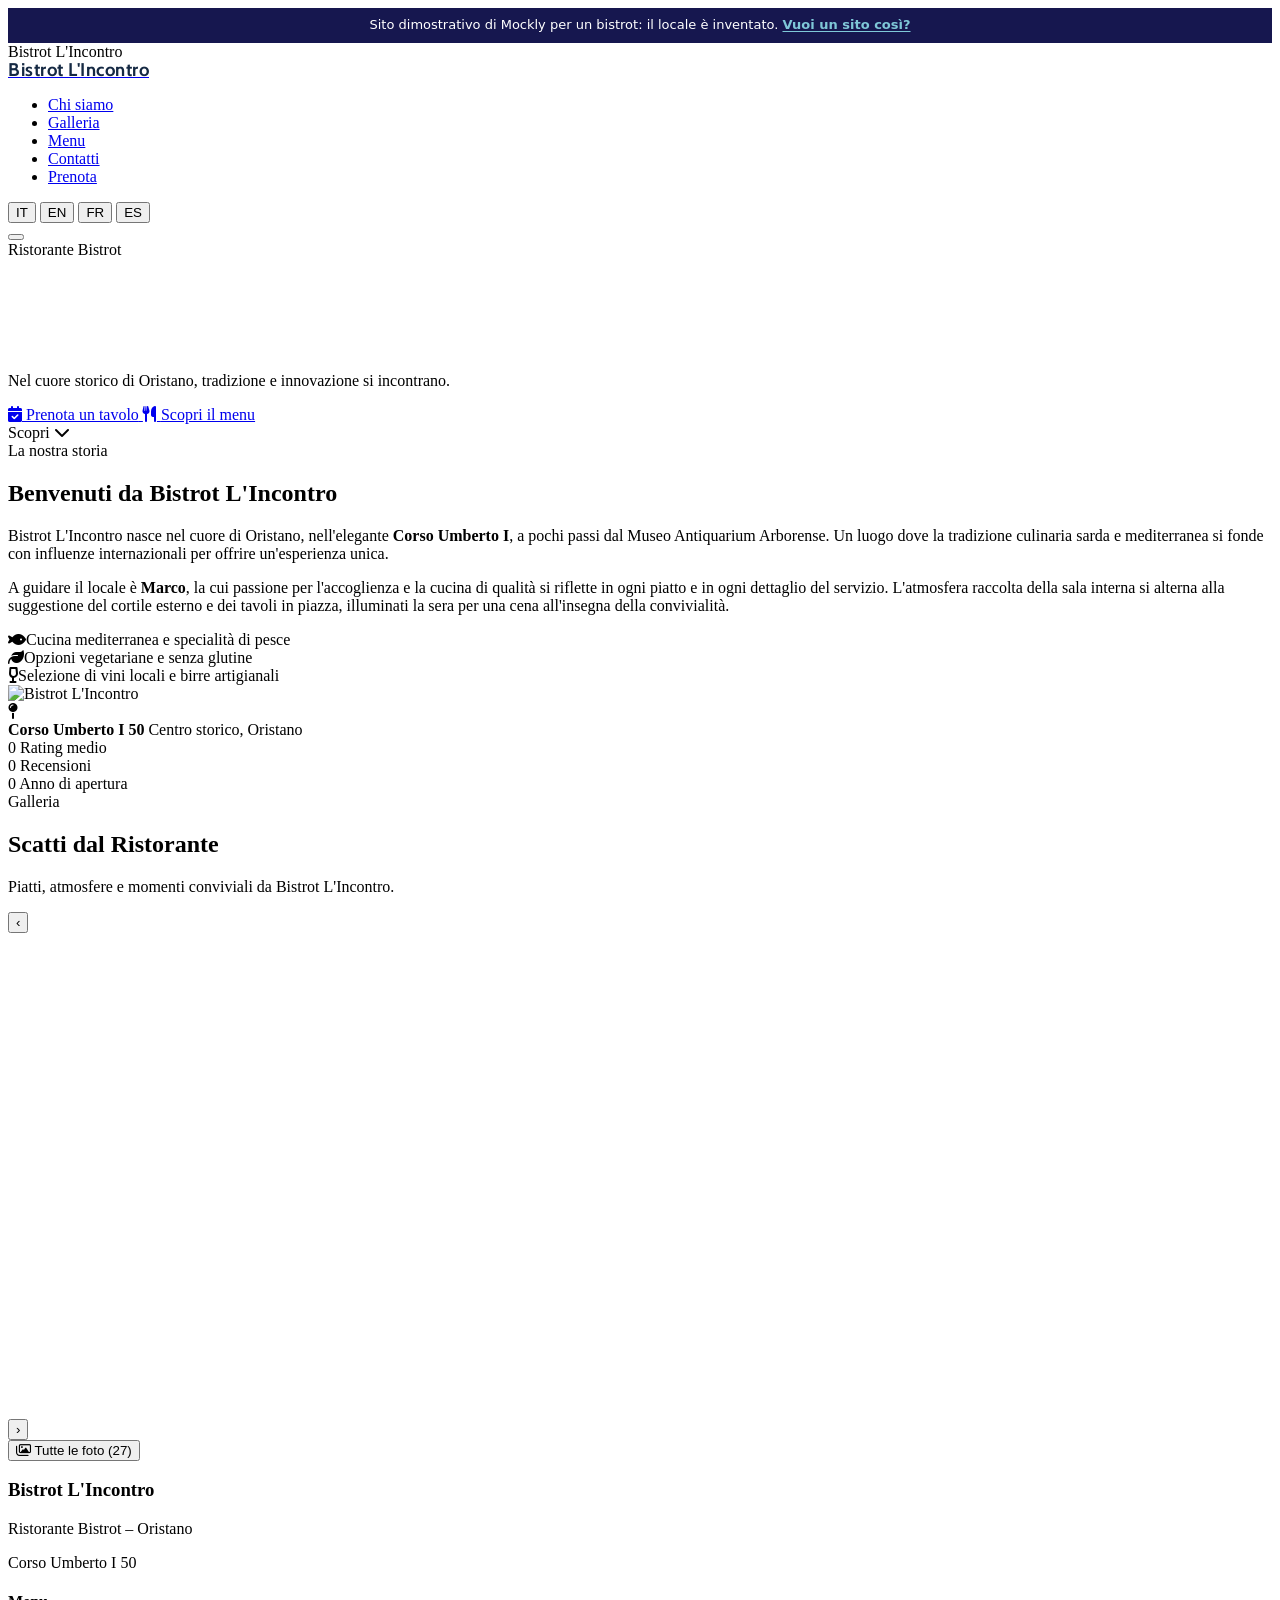
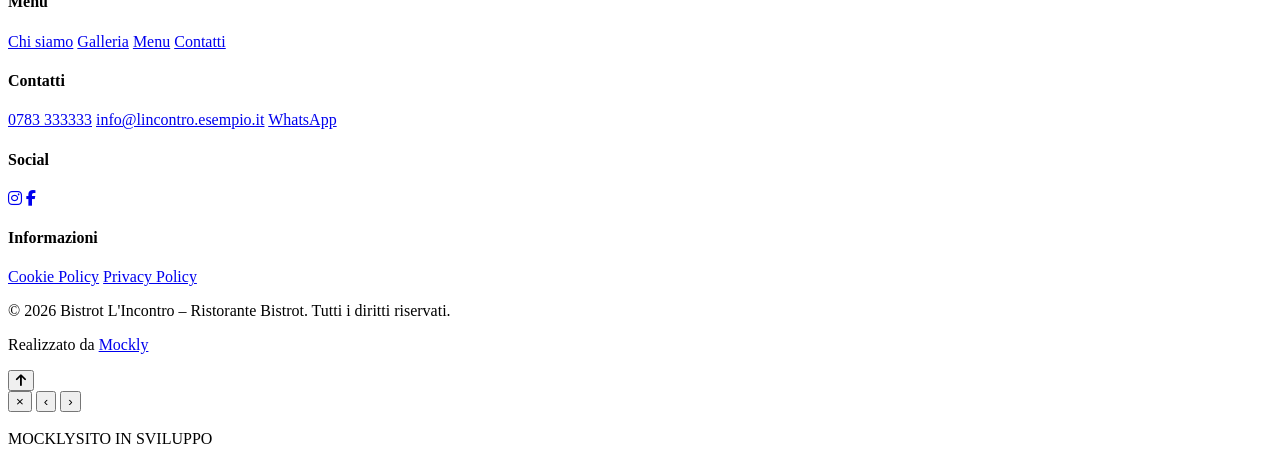
==== index.html @ 48cd5013 "Striscia 'Sito dimostrativo di Mockly' in cima a ogni pagina Co-Authored-By: Claude Opus 5.5 <norepl" ====
<!DOCTYPE html>
<html lang="it">
<head>
  <meta charset="UTF-8">
  <meta name="viewport" content="width=device-width, initial-scale=1.0">
  <meta name="description" content="Bistrot L'Incontro – Ristorante Bistrot nel cuore di Oristano. Cucina mediterranea, specialità di pesce e tradizione sarda in Corso Umberto I.">
  <meta name="theme-color" content="#ffffff">
  <title>Bistrot L'Incontro – Ristorante Bistrot | Oristano</title>
  <link rel="preconnect" href="https://fonts.googleapis.com">
  <link rel="preconnect" href="https://fonts.gstatic.com" crossorigin>
  <link href="https://fonts.googleapis.com/css2?family=Cabin:wght@400;500;600;700&family=Roboto:wght@300;400;500;700&family=Lato:wght@400;700&display=swap" rel="stylesheet">
  <link rel="stylesheet" href="https://cdnjs.cloudflare.com/ajax/libs/font-awesome/6.5.1/css/all.min.css">
  <link rel="stylesheet" href="css/style.css">
</head>
<body data-page="home">
<!-- Striscia Mockly: dice che questo è un sito dimostrativo -->
<div class="mockly-demo-bar" role="note"><p>Sito dimostrativo di Mockly per un bistrot: il locale è inventato. <a href="https://mockly.it/">Vuoi un sito così?</a></p></div>
<script>(function(){var b=document.currentScript.previousElementSibling,h=[];function pad(){var c=getComputedStyle(document.body),t=parseFloat(c.paddingTop)||0;b.style.margin="-"+t+"px -"+(parseFloat(c.paddingRight)||0)+"px "+t+"px -"+(parseFloat(c.paddingLeft)||0)+"px";}function find(){pad();h=[].filter.call(document.body.querySelectorAll("*"),function(e){if(e===b||b.contains(e))return false;if(e.hasAttribute("data-mockly-bar"))return true;var s=getComputedStyle(e);if(s.position!=="fixed"||s.top!=="0px")return false;var r=e.getBoundingClientRect();if(r.height>20&&r.height<innerHeight*.5&&r.width>innerWidth*.5){e.setAttribute("data-mockly-bar","");return true;}return false;});move();}function move(){var t=Math.max(0,b.offsetHeight-scrollY)+"px";h.forEach(function(e){e.style.top=t;});}addEventListener("load",find);addEventListener("resize",find);addEventListener("scroll",move,{passive:true});if(document.readyState!=="loading")find();else document.addEventListener("DOMContentLoaded",find);})();</script>
<style>.mockly-demo-bar{position:relative;z-index:1;margin:0;padding:8px 16px;background:#16174F;color:#fff;font:500 13px/1.45 system-ui,-apple-system,"Segoe UI",Roboto,sans-serif;text-align:center;letter-spacing:0}.mockly-demo-bar p{margin:0;color:inherit;font:inherit}.mockly-demo-bar a{color:#7FC8D8;font-weight:600;text-decoration:underline;text-underline-offset:2px}.mockly-demo-bar a:focus-visible{outline:2px solid #7FC8D8;outline-offset:2px}</style>

  <div class="page-bg" aria-hidden="true"></div>

  <div class="preloader" id="preloader">
    <div class="preloader-content">
      <div class="preloader-ring"></div>
      <span class="preloader-text">Bistrot L'Incontro</span>
    </div>
  </div>

  <nav class="navbar" id="navbar" role="navigation">
    <div class="container nav-container">
      <a href="index.html" class="nav-logo" aria-label="Bistrot L'Incontro – Home">
        <span class="nav-logo-img" style="font-family:'Cabin',sans-serif;font-weight:700;font-size:1.15rem;color:#152943;letter-spacing:.5px;line-height:1;white-space:nowrap">Bistrot L'Incontro</span>
      </a>

      <ul class="nav-menu" id="navMenu" role="menubar">
        <li role="none"><a href="#about" role="menuitem" data-i18n="nav.about">Chi siamo</a></li>
        <li role="none"><a href="#gallery" role="menuitem" data-i18n="nav.gallery">Galleria</a></li>
        <li role="none"><a href="menu.html" role="menuitem" data-i18n="nav.menu">Menu</a></li>
        <li role="none"><a href="contatti.html" role="menuitem" data-i18n="nav.contact">Contatti</a></li>
        <li role="none"><a href="contatti.html#reservation" class="nav-cta" role="menuitem" data-i18n="nav.reserve">Prenota</a></li>
      </ul>

      <div class="lang-switcher" id="langSwitcher">
        <button class="lang-btn active" data-lang="it" aria-label="Italiano">IT</button>
        <button class="lang-btn" data-lang="en" aria-label="English">EN</button>
        <button class="lang-btn" data-lang="fr" aria-label="Français">FR</button>
        <button class="lang-btn" data-lang="es" aria-label="Español">ES</button>
      </div>

      <button class="nav-toggle" id="navToggle" aria-label="Menu" aria-expanded="false">
        <span></span><span></span><span></span>
      </button>
    </div>
  </nav>

  <header class="hero" id="hero">
    <div class="hero-particles" id="heroParticles"></div>
    <div class="hero-overlay"></div>
    <div class="container hero-content">
      <div class="hero-badge-wrapper">
        <span class="hero-badge" data-i18n="hero.badge">Ristorante Bistrot</span>
      </div>
      <h1 class="hero-logo-wrapper">
        <span class="hero-logo" style="font-family:'Cabin',sans-serif;font-weight:700;font-size:clamp(2.4rem,6vw,4rem);color:#fff;letter-spacing:.5px;line-height:1.1">Bistrot L'Incontro</span>
      </h1>
      <p class="hero-sub" data-i18n="hero.sub">Nel cuore storico di Oristano, tradizione e innovazione si incontrano.</p>
      <div class="hero-actions">
        <a href="contatti.html#reservation" class="btn btn-primary">
          <i class="fas fa-calendar-check" aria-hidden="true"></i> <span data-i18n="hero.btn1">Prenota un tavolo</span>
        </a>
        <a href="menu.html" class="btn btn-outline">
          <i class="fas fa-utensils" aria-hidden="true"></i> <span data-i18n="hero.btn2">Scopri il menu</span>
        </a>
      </div>
    </div>
    <div class="hero-scroll">
      <span data-i18n="hero.scroll">Scopri</span>
      <i class="fas fa-chevron-down" aria-hidden="true"></i>
    </div>
  </header>

  <main>

    <section class="section section-alt reveal" id="about">
      <div class="container">
        <div class="about-grid">
          <div class="about-text">
            <div class="section-header">
              <span class="section-tag" data-i18n="about.tag">La nostra storia</span>
              <h2 class="section-title" data-i18n="about.title">Benvenuti da <span class="text-accent">Bistrot L'Incontro</span></h2>
            </div>
            <div class="about-body">
              <p data-i18n="about.p1">Bistrot L'Incontro nasce nel cuore di Oristano, nell'elegante <strong>Corso Umberto I</strong>, a pochi passi dal Museo Antiquarium Arborense. Un luogo dove la tradizione culinaria sarda e mediterranea si fonde con influenze internazionali per offrire un'esperienza unica.</p>
              <p data-i18n="about.p2">A guidare il locale è <strong>Marco</strong>, la cui passione per l'accoglienza e la cucina di qualità si riflette in ogni piatto e in ogni dettaglio del servizio. L'atmosfera raccolta della sala interna si alterna alla suggestione del cortile esterno e dei tavoli in piazza, illuminati la sera per una cena all'insegna della convivialità.</p>
            </div>
            <div class="about-features">
              <div class="about-feature"><span class="about-feature-icon"><i class="fas fa-fish"></i></span><span data-i18n="about.f1">Cucina mediterranea e specialità di pesce</span></div>
              <div class="about-feature"><span class="about-feature-icon"><i class="fas fa-leaf"></i></span><span data-i18n="about.f2">Opzioni vegetariane e senza glutine</span></div>
              <div class="about-feature"><span class="about-feature-icon"><i class="fas fa-wine-glass-alt"></i></span><span data-i18n="about.f3">Selezione di vini locali e birre artigianali</span></div>
            </div>
          </div>
          <div class="about-visual">
            <div class="about-image-wrap">
              <div class="about-image-main">
                <img src="img/luogo.jpg" alt="Bistrot L'Incontro" loading="lazy">
              </div>
              <div class="about-image-accent"></div>
            </div>
            <div class="about-badge-card">
              <i class="fas fa-map-pin"></i>
              <div>
                <strong>Corso Umberto I 50</strong>
                <span data-i18n="about.badge">Centro storico, Oristano</span>
              </div>
            </div>
          </div>
        </div>
      </div>
    </section>

    <section class="section-stats reveal reveal-scale" id="stats">
      <div class="container">
        <div class="stats-grid">
          <div class="stat-item">
            <span class="stat-number" data-target="4.6">0</span>
            <span class="stat-label" data-i18n="stats.rating">Rating medio</span>
          </div>
          <div class="stat-item">
            <span class="stat-number" data-target="500">0</span>
            <span class="stat-label" data-i18n="stats.reviews">Recensioni</span>
          </div>
          <div class="stat-item">
            <span class="stat-number" data-target="2015">0</span>
            <span class="stat-label" data-i18n="stats.year">Anno di apertura</span>
          </div>
        </div>
      </div>
    </section>

    <section class="section section-alt reveal" id="gallery">
      <div class="container">
        <div class="section-header">
          <span class="section-tag" data-i18n="gallery.tag">Galleria</span>
          <h2 class="section-title" data-i18n="gallery.title">Scatti dal <span class="text-accent">Ristorante</span></h2>
          <p class="section-desc" data-i18n="gallery.desc">Piatti, atmosfere e momenti conviviali da Bistrot L'Incontro.</p>
        </div>
      </div>
      <div class="gallery-carousel">
        <button class="gallery-arrow gallery-arrow-prev" id="galleryPrev" aria-label="Precedenti">&#8249;</button>
        <div class="gallery-track-wrap">
          <div class="gallery-track" id="galleryTrack">
            <div class="gallery-slide"><img src="img/1.jpg" alt="" loading="lazy"></div>
            <div class="gallery-slide"><img src="img/2.jpg" alt="" loading="lazy"></div>
            <div class="gallery-slide"><img src="img/3.jpg" alt="" loading="lazy"></div>
            <div class="gallery-slide"><img src="img/4.jpg" alt="" loading="lazy"></div>
            <div class="gallery-slide"><img src="img/5.jpg" alt="" loading="lazy"></div>
            <div class="gallery-slide"><img src="img/6.jpg" alt="" loading="lazy"></div>
            <div class="gallery-slide"><img src="img/7.jpg" alt="" loading="lazy"></div>
            <div class="gallery-slide"><img src="img/8.jpg" alt="" loading="lazy"></div>
            <div class="gallery-slide"><img src="img/9.jpg" alt="" loading="lazy"></div>
            <div class="gallery-slide"><img src="img/10.jpg" alt="" loading="lazy"></div>
            <div class="gallery-slide"><img src="img/11.jpg" alt="" loading="lazy"></div>
            <div class="gallery-slide"><img src="img/12.jpg" alt="" loading="lazy"></div>
            <div class="gallery-slide"><img src="img/13.jpg" alt="" loading="lazy"></div>
            <div class="gallery-slide"><img src="img/14.jpg" alt="" loading="lazy"></div>
            <div class="gallery-slide"><img src="img/15.jpg" alt="" loading="lazy"></div>
            <div class="gallery-slide"><img src="img/16.jpg" alt="" loading="lazy"></div>
            <div class="gallery-slide"><img src="img/17.jpg" alt="" loading="lazy"></div>
            <div class="gallery-slide"><img src="img/18.jpg" alt="" loading="lazy"></div>
            <div class="gallery-slide"><img src="img/19.jpg" alt="" loading="lazy"></div>
            <div class="gallery-slide"><img src="img/20.jpg" alt="" loading="lazy"></div>
            <div class="gallery-slide"><img src="img/21.jpg" alt="" loading="lazy"></div>
            <div class="gallery-slide"><img src="img/22.jpg" alt="" loading="lazy"></div>
            <div class="gallery-slide"><img src="img/23.jpg" alt="" loading="lazy"></div>
            <div class="gallery-slide"><img src="img/24.jpg" alt="" loading="lazy"></div>
            <div class="gallery-slide"><img src="img/25.jpg" alt="" loading="lazy"></div>
            <div class="gallery-slide"><img src="img/26.jpg" alt="" loading="lazy"></div>
            <div class="gallery-slide"><img src="img/27.jpg" alt="" loading="lazy"></div>
          </div>
        </div>
        <button class="gallery-arrow gallery-arrow-next" id="galleryNext" aria-label="Successive">&#8250;</button>
      </div>
      <div class="gallery-dots" id="galleryDots"></div>
      <div class="gallery-all-link">
        <button id="galleryAllBtn" class="btn btn-outline"><i class="far fa-images"></i> Tutte le foto (27)</button>
      </div>
    </section>
  </main>

  <footer class="footer" role="contentinfo">
    <div class="container">
      <div class="footer-grid">
        <div class="footer-brand">
          <h3>Bistrot L'Incontro</h3>
          <p data-i18n="footer.brand_subtitle">Ristorante Bistrot – Oristano</p>
          <p class="footer-location">Corso Umberto I 50</p>
        </div>
        <div class="footer-col">
          <h4 data-i18n="footer.col1_title">Menu</h4>
          <nav>
            <a href="#about" data-i18n="nav.about">Chi siamo</a>
            <a href="#gallery" data-i18n="nav.gallery">Galleria</a>
            <a href="menu.html" data-i18n="nav.menu">Menu</a>
            <a href="contatti.html" data-i18n="nav.contact">Contatti</a>
          </nav>
        </div>
        <div class="footer-col">
          <h4 data-i18n="footer.col2_title">Contatti</h4>
          <a href="tel:+390783333333">0783 333333</a>
          <a href="mailto:info@lincontro.esempio.it">info@lincontro.esempio.it</a>
          <a href="https://wa.me/390783333333" target="_blank" rel="noopener" data-i18n="footer.whatsapp">WhatsApp</a>
        </div>
        <div class="footer-col">
          <h4 data-i18n="footer.col3_title">Social</h4>
          <div class="footer-social">
            <a href="#" target="_blank" rel="noopener" aria-label="Instagram"><i class="fab fa-instagram"></i></a>
            <a href="#" target="_blank" rel="noopener" aria-label="Facebook"><i class="fab fa-facebook-f"></i></a>
          </div>
        </div>
        <div class="footer-col">
          <h4 data-i18n="footer.info_title">Informazioni</h4>
          <a href="cookie.html" rel="nofollow" data-i18n="footer.cookie">Cookie Policy</a>
          <a href="privacy.html" rel="nofollow" data-i18n="footer.privacy">Privacy Policy</a>
        </div>
      </div>
    </div>
    <div class="footer-bottom">
      <div class="container">
        <p data-i18n="footer.copyright">&copy; 2026 Bistrot L'Incontro – Ristorante Bistrot. Tutti i diritti riservati.</p>
        <p class="footer-credit" data-i18n="footer.credit">Realizzato da <a href="https://mockly.it" target="_blank" rel="noopener">Mockly</a></p>
      </div>
    </div>
  </footer>

  <button class="back-to-top" id="backToTop" aria-label="Torna su">
    <i class="fas fa-arrow-up" aria-hidden="true"></i>
  </button>

  <div class="lightbox" id="lightbox" role="dialog" aria-label="Gallery lightbox" aria-hidden="true">
    <button class="lightbox-close" id="lightboxClose" aria-label="Close">&times;</button>
    <button class="lightbox-nav lightbox-prev" id="lightboxPrev" aria-label="Previous">&#8249;</button>
    <button class="lightbox-nav lightbox-next" id="lightboxNext" aria-label="Next">&#8250;</button>
    <div class="lightbox-content">
      <img src="" alt="" id="lightboxImg">
    </div>
    <div class="lightbox-counter" id="lightboxCounter"></div>
  </div>

  <script src="js/script.js" defer></script>
<div class="mockly-watermark"><div class="mockly-watermark-inner">MOCKLY<span class="mockly-watermark-sub">SITO IN SVILUPPO</span></div></div>
</body>
</html>
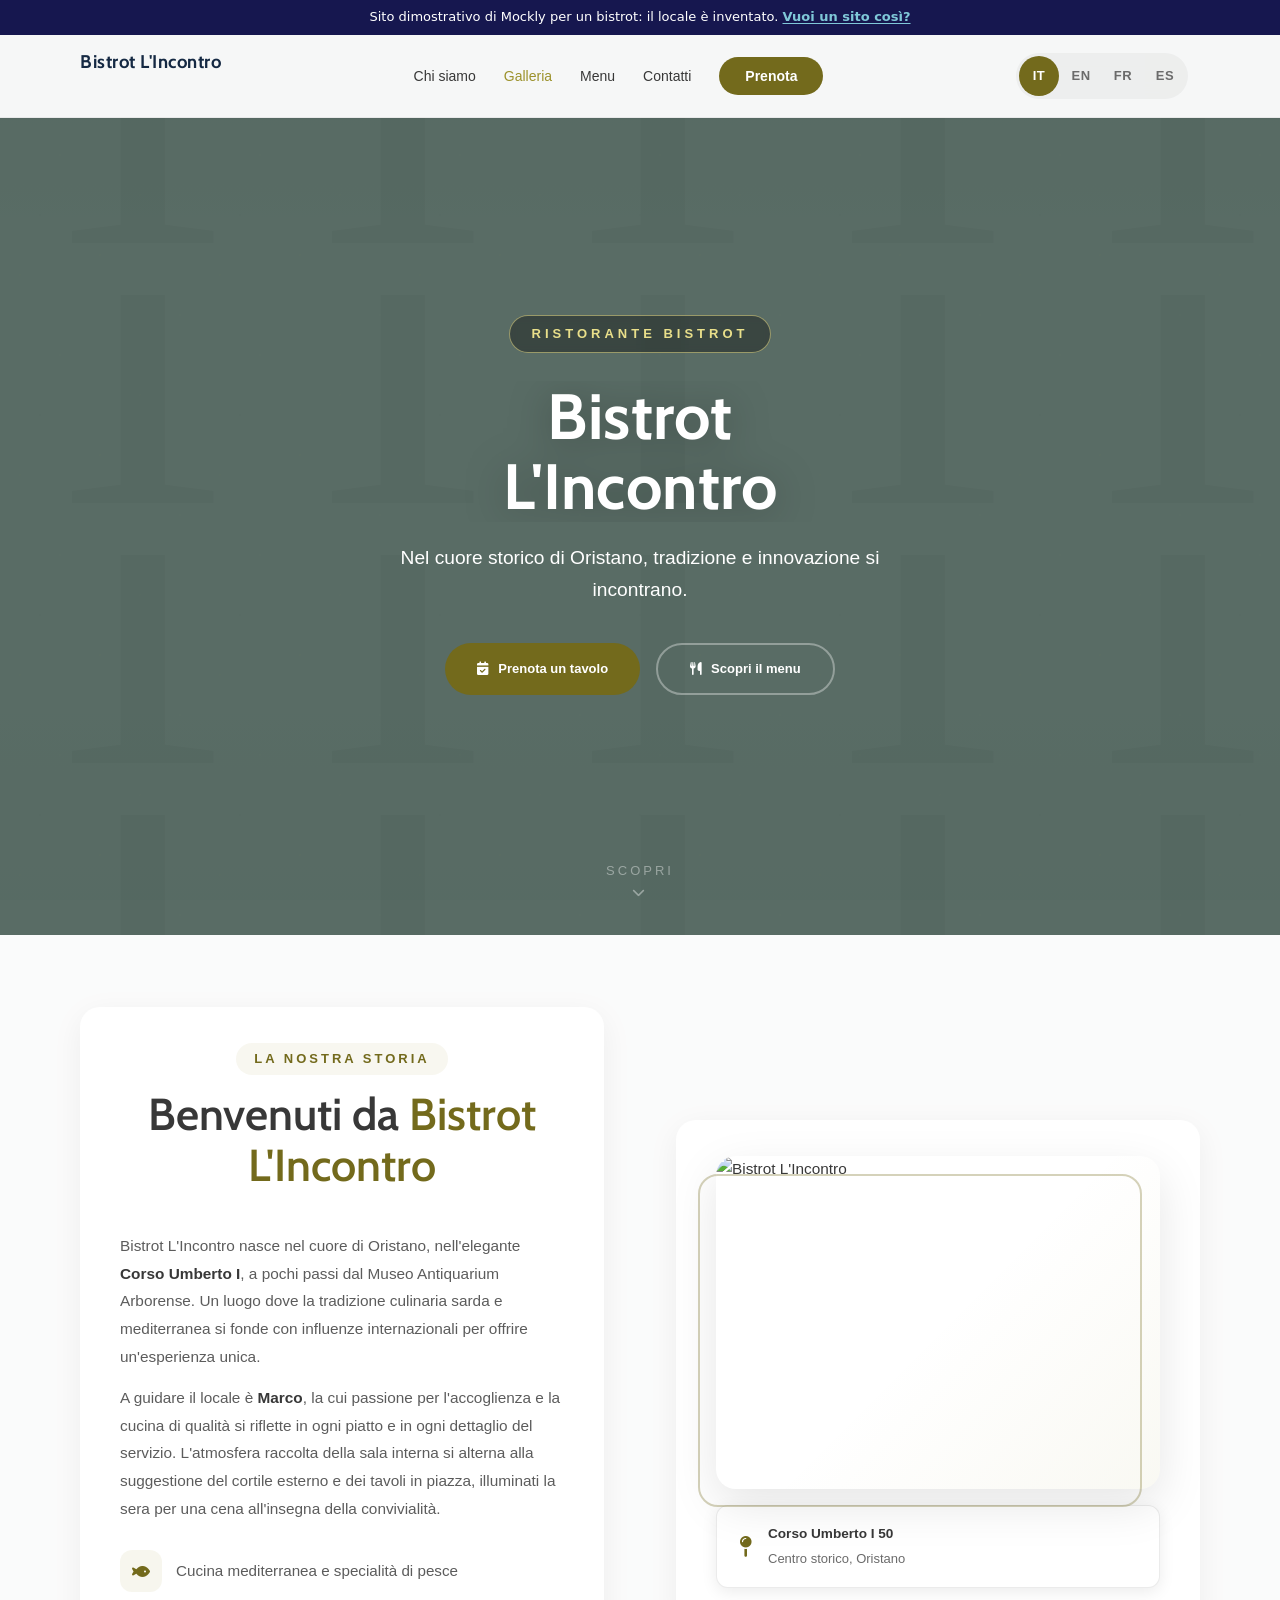
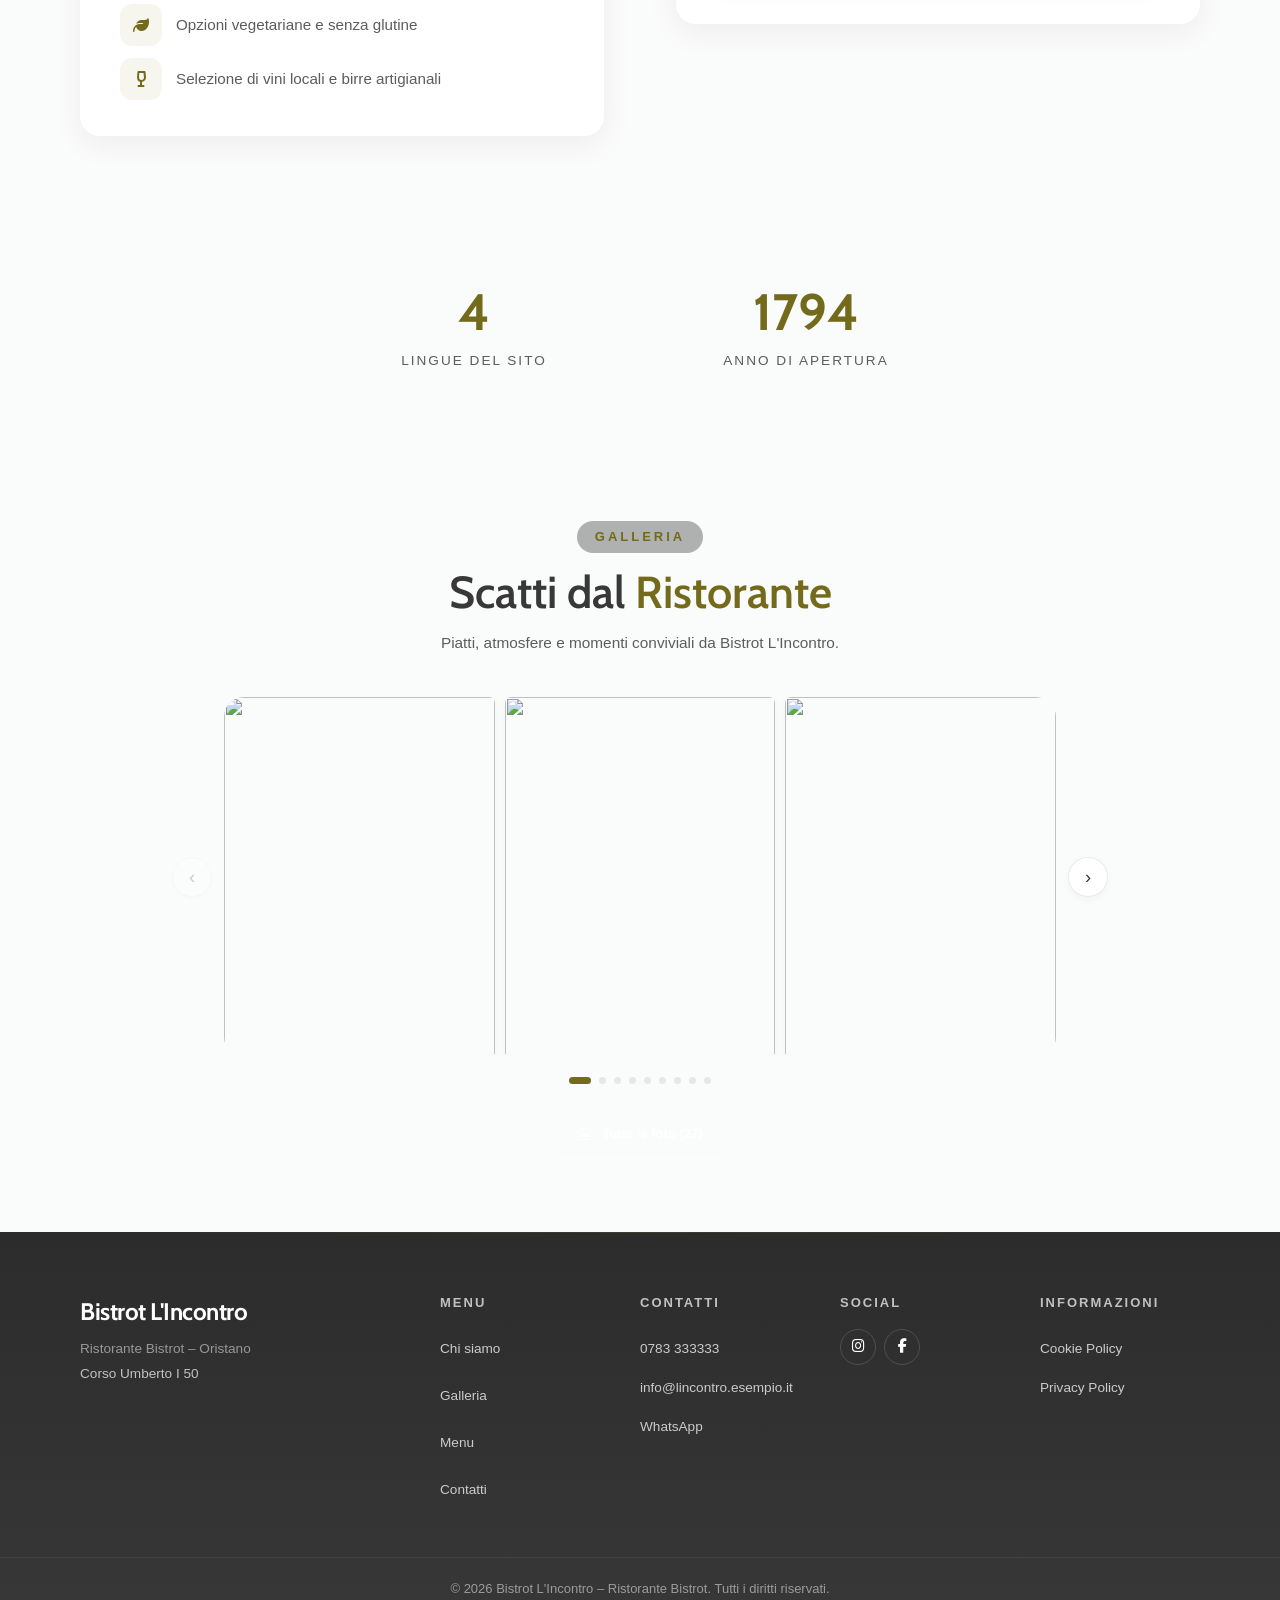
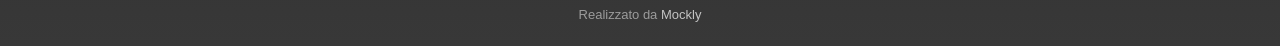
==== commit 826c9848: "Revisione: leggibilità, telefono, niente recensioni o voti inventati Co-Authored-By: Claude Opus 5.5" ====
--- a/index.html
+++ b/index.html
@@ -11,6 +11,8 @@
   <link href="https://fonts.googleapis.com/css2?family=Cabin:wght@400;500;600;700&family=Roboto:wght@300;400;500;700&family=Lato:wght@400;700&display=swap" rel="stylesheet">
   <link rel="stylesheet" href="https://cdnjs.cloudflare.com/ajax/libs/font-awesome/6.5.1/css/all.min.css">
   <link rel="stylesheet" href="css/style.css">
+  <link rel="icon" href="logo.png">
+  <link rel="stylesheet" href="css/ritocchi.css">
 </head>
 <body data-page="home">
 <!-- Striscia Mockly: dice che questo è un sito dimostrativo -->
@@ -123,12 +125,8 @@
       <div class="container">
         <div class="stats-grid">
           <div class="stat-item">
-            <span class="stat-number" data-target="4.6">0</span>
-            <span class="stat-label" data-i18n="stats.rating">Rating medio</span>
-          </div>
-          <div class="stat-item">
-            <span class="stat-number" data-target="500">0</span>
-            <span class="stat-label" data-i18n="stats.reviews">Recensioni</span>
+            <span class="stat-number" data-target="4">0</span>
+            <span class="stat-label" data-i18n="stats.rating">Lingue del sito</span>
           </div>
           <div class="stat-item">
             <span class="stat-number" data-target="2015">0</span>
@@ -248,6 +246,5 @@
   </div>
 
   <script src="js/script.js" defer></script>
-<div class="mockly-watermark"><div class="mockly-watermark-inner">MOCKLY<span class="mockly-watermark-sub">SITO IN SVILUPPO</span></div></div>
 </body>
 </html>
--- a/css/style.css
+++ b/css/style.css
@@ -0,0 +1,1669 @@
+/* =============================================
+   BISTROT L'INCONTRO — Ristorante Bistrot | Style Sheet
+   ============================================= */
+
+/* ----- ANIMATIONS ----- */
+@keyframes noise{
+  0%,100%{transform:translate(0,0)}
+  10%{transform:translate(-5%,-5%)}
+  20%{transform:translate(-10%,5%)}
+  30%{transform:translate(5%,-10%)}
+  40%{transform:translate(-5%,15%)}
+  50%{transform:translate(-10%,10%)}
+  60%{transform:translate(15%,0)}
+  70%{transform:translate(0,10%)}
+  80%{transform:translate(-15%,0)}
+  90%{transform:translate(10%,5%)}
+}
+@keyframes shimmer{
+  0%{background-position:-200% center}
+  100%{background-position:200% center}
+}
+/* ----- RESET ----- */
+*,*::before,*::after{margin:0;padding:0;box-sizing:border-box}
+
+/* ----- CUSTOM PROPERTIES ----- */
+:root{
+  /* Colors — Bistrot L'Incontro palette */
+  --clr-accent:#9c922c;
+  --clr-accent-light:#b8ad3e;
+  --clr-accent-dark:#7e7420;
+  --clr-dark:#152943;
+  --clr-dark-alt:#1e3a5a;
+  --clr-light:#fafafa;
+  --clr-white:#fff;
+  --clr-cream:#f5f0eb;
+  --clr-text:#383838;
+  --clr-text-light:#5c5c5c;
+  --clr-text-muted:#929292;
+  --clr-border:rgba(0,0,0,0.08);
+  --clr-border-light:rgba(0,0,0,0.04);
+  --clr-overlay:rgba(0,0,0,0.45);
+
+  /* Typography */
+  --ff-heading:'Cabin','Roboto',sans-serif;
+  --ff-body:'Roboto',-apple-system,BlinkMacSystemFont,'Segoe UI',sans-serif;
+  --ff-menu:'Cabin',sans-serif;
+  --fs-hero:clamp(3rem,8vw,6.5rem);
+  --fs-title:clamp(1.8rem,4vw,2.8rem);
+  --fs-h3:clamp(1.1rem,2vw,1.4rem);
+  --fs-body:clamp(0.925rem,1.2vw,1.05rem);
+  --fs-small:0.85rem;
+  --fs-tiny:0.75rem;
+  --fw-light:300;
+  --fw-regular:400;
+  --fw-medium:500;
+  --fw-semibold:600;
+  --fw-bold:700;
+
+  /* Spacing */
+  --section-py:clamp(48px,8vh,80px);
+  --container-px:clamp(16px,4vw,40px);
+
+  /* Shapes */
+  --radius-sm:6px;
+  --radius-md:12px;
+  --radius-lg:20px;
+  --radius-xl:28px;
+  --radius-full:9999px;
+
+  /* Shadows */
+  --shadow-sm:0 1px 3px rgba(0,0,0,0.06);
+  --shadow:0 4px 16px rgba(0,0,0,0.07);
+  --shadow-lg:0 12px 40px rgba(0,0,0,0.1);
+  --shadow-xl:0 24px 56px rgba(0,0,0,0.14);
+
+  /* Transitions */
+  --tr-fast:0.2s ease;
+  --tr:0.35s ease;
+  --tr-slow:0.6s cubic-bezier(0.16,1,0.3,1);
+
+  /* Z */
+  --z-nav:1000;
+  --z-overlay:5;
+  --z-modal:2000;
+  --z-tooltip:300;
+
+  /* Category divider colors */
+  --cat-antipasti-mare:#db4424;
+  --cat-antipasti-terra:#eca424;
+  --cat-primi:#7c6c74;
+  --cat-secondi-carne:#635939;
+  --cat-secondi-pesce:#204638;
+  --cat-contorni:#eca424;
+  --cat-dessert:#7c6c74;
+  --cat-baby:#db4424;
+}
+
+/* ----- BASE ----- */
+html{scroll-behavior:smooth;scroll-padding-top:90px}
+body{
+  font-family:var(--ff-body);
+  font-size:var(--fs-body);
+  font-weight:var(--fw-regular);
+  color:var(--clr-text);
+  background:var(--clr-white);
+  line-height:1.7;
+  -webkit-font-smoothing:antialiased;
+  -moz-osx-font-smoothing:grayscale;
+  overflow-x:hidden
+}
+
+::selection{background:var(--clr-accent);color:var(--clr-white)}
+img{max-width:100%;display:block;height:auto}
+a{text-decoration:none;color:inherit}
+ul{list-style:none}
+button{cursor:pointer;font:inherit;border:none;background:none}
+input,textarea,select{font:inherit}
+blockquote{margin:0}
+.container{max-width:1200px;margin:0 auto;padding-inline:var(--container-px)}
+
+/* ----- FULL-PAGE FIXED BACKGROUND ----- */
+.page-bg{
+  position:fixed;inset:0;z-index:-1;
+  background:#fff
+}
+.page-bg::after{
+  content:'';position:absolute;inset:0;
+  background:linear-gradient(180deg,rgba(34,72,57,0.05) 0%,transparent 30%,transparent 70%,rgba(34,72,57,0.03) 100%);
+  pointer-events:none
+}
+
+main{position:relative}
+
+/* ----- AMBIENT FLOATING ELEMENTS ----- */
+/* ----- MOCKLY WATERMARK ----- */
+
+/* ----- READING PROGRESS ----- */
+.progress-bar{
+  position:fixed;top:0;left:0;right:0;height:3px;
+  z-index:1001;
+  background:linear-gradient(to right,var(--clr-accent),var(--clr-accent-light));
+  transform:scaleX(0);
+  transform-origin:left;
+  transition:transform 0.1s linear;
+  will-change:transform
+}
+
+/* ----- PRELOADER ----- */
+.preloader{
+  position:fixed;inset:0;
+  display:flex;align-items:center;justify-content:center;
+  background:var(--clr-white);
+  z-index:9999;
+  transition:opacity 0.5s ease,visibility 0.5s ease;
+  pointer-events:all
+}
+.preloader.hidden{opacity:0;visibility:hidden;pointer-events:none}
+.preloader-content{text-align:center}
+.preloader-ring{
+  width:56px;height:56px;margin:0 auto 20px;
+  border:3px solid rgba(0,0,0,0.06);
+  border-top-color:var(--clr-accent);
+  border-right-color:var(--clr-accent);
+  border-radius:50%;
+  animation:spin 0.8s cubic-bezier(0.16,1,0.3,1) infinite
+}
+@keyframes spin{to{transform:rotate(360deg)}}
+.preloader-text{
+  font-family:var(--ff-heading);
+  font-size:1.4rem;
+  color:var(--clr-text);
+  letter-spacing:8px;
+  text-transform:uppercase;
+  animation:preloaderPulse 1.5s ease-in-out infinite
+}
+@keyframes preloaderPulse{
+  0%,100%{opacity:1;letter-spacing:8px}
+  50%{opacity:0.5;letter-spacing:12px}
+}
+
+/* ----- NAVBAR ----- */
+.navbar{
+  position:fixed;top:0;left:0;width:100%;
+  z-index:var(--z-nav);
+  padding:18px 0;
+  transition:padding 0.4s ease,box-shadow 0.4s ease,background 0.4s ease;
+  background:rgba(255,255,255,0.95);
+  backdrop-filter:blur(16px);
+  -webkit-backdrop-filter:blur(16px);
+  border-bottom:1px solid rgba(0,0,0,0.06);
+  box-shadow:0 1px 2px rgba(0,0,0,0.03)
+}
+.navbar.scrolled{
+  padding:10px 0;
+  background:rgba(255,255,255,0.98);
+  box-shadow:0 2px 20px rgba(0,0,0,0.08)
+}
+.nav-container{display:flex;align-items:center;justify-content:space-between}
+
+.nav-logo{
+  position:relative;
+  z-index:1001;
+  display:flex;align-items:center
+}
+.nav-logo-img{
+  height:46px;
+  width:auto;
+  display:block
+}
+
+.nav-menu{display:flex;align-items:center;gap:28px}
+.nav-menu a{
+  font-size:0.875rem;
+  font-weight:var(--fw-medium);
+  color:var(--clr-text);
+  transition:color 0.3s ease;
+  position:relative;
+  padding:6px 0
+}
+.nav-menu a::after{
+  content:'';position:absolute;bottom:-2px;
+  left:50%;transform:translateX(-50%);
+  width:0;height:2px;
+  background:var(--clr-accent);
+  border-radius:2px;
+  transition:width 0.35s cubic-bezier(0.16,1,0.3,1)
+}
+.nav-menu a::before{
+  content:'';position:absolute;bottom:-2px;
+  left:50%;transform:translateX(-50%);
+  width:4px;height:4px;
+  background:var(--clr-accent);
+  border-radius:50%;
+  opacity:0;
+  transition:opacity 0.3s ease,transform 0.3s ease
+}
+.nav-menu a:hover,.nav-menu a.active-page{color:var(--clr-accent)}
+.nav-menu a:hover::after{width:100%}
+.nav-menu a:hover::before{
+  opacity:1;
+  transform:translateX(-50%) translateY(6px)
+}
+
+.nav-cta{
+  background:var(--clr-accent) !important;
+  color:var(--clr-white) !important;
+  padding:9px 26px !important;
+  border-radius:var(--radius-full);
+  font-weight:var(--fw-semibold) !important;
+  transition:var(--tr) !important
+}
+.nav-cta::after{display:none !important}
+.nav-cta:hover{
+  background:var(--clr-accent-light) !important;
+  transform:translateY(-2px) !important
+}
+
+/* Language switcher */
+.lang-switcher{
+  display:flex;align-items:center;gap:2px;
+  margin-right:12px;
+  background:rgba(0,0,0,0.04);
+  border-radius:var(--radius-full);
+  padding:3px;
+  z-index:1001
+}
+.lang-btn{
+  font-size:0.8125rem;font-weight:var(--fw-semibold);
+  letter-spacing:0.5px;
+  padding:5px 10px;border-radius:var(--radius-full);
+  color:var(--clr-text-muted);
+  background:transparent;
+  transition:var(--tr);cursor:pointer;
+  text-transform:uppercase
+}
+.lang-btn:hover{color:var(--clr-text)}
+.lang-btn.active{
+  background:var(--clr-accent);
+  color:var(--clr-white)
+}
+
+/* Hamburger */
+.nav-toggle{
+  display:none;
+  flex-direction:column;justify-content:center;gap:5px;
+  width:36px;height:36px;
+  background:none;border:none;cursor:pointer;
+  padding:4px;
+  position:relative;z-index:1001
+}
+.nav-toggle span{
+  display:block;
+  width:24px;height:2px;
+  background:var(--clr-text);
+  border-radius:2px;
+  transition:var(--tr);
+  transform-origin:center
+}
+.nav-toggle.active span:nth-child(1){transform:rotate(45deg) translate(5px,5px)}
+.nav-toggle.active span:nth-child(2){opacity:0;transform:translateX(-8px)}
+.nav-toggle.active span:nth-child(3){transform:rotate(-45deg) translate(5px,-5px)}
+
+/* ----- HERO ----- */
+.hero{
+  position:relative;
+  min-height:100vh;
+  min-height:100dvh;
+  display:flex;align-items:center;justify-content:center;
+  text-align:center;
+  color:#fff;
+  overflow:hidden
+}
+.hero::before{
+  content:'';position:absolute;inset:0;z-index:0;
+  background:url('../img/prova.png') center/cover no-repeat fixed
+}
+.hero::after{
+  content:'';position:absolute;inset:0;z-index:1;
+  background:rgba(34,72,57,0.55)
+}
+.hero-particles{
+  position:absolute;inset:0;z-index:2;opacity:0.2;
+  background-image:
+    radial-gradient(1px 1px at 10% 20%, rgba(156,146,44,0.3) 0%,transparent 100%),
+    radial-gradient(1px 1px at 30% 60%, rgba(156,146,44,0.2) 0%,transparent 100%),
+    radial-gradient(1.5px 1.5px at 50% 10%, rgba(156,146,44,0.2) 0%,transparent 100%),
+    radial-gradient(1px 1px at 70% 80%, rgba(156,146,44,0.15) 0%,transparent 100%),
+    radial-gradient(1px 1px at 90% 40%, rgba(156,146,44,0.2) 0%,transparent 100%),
+    radial-gradient(1.5px 1.5px at 20% 90%, rgba(0,0,0,0.05) 0%,transparent 100%),
+    radial-gradient(1px 1px at 80% 15%, rgba(0,0,0,0.03) 0%,transparent 100%);
+  background-size:200px 200px;
+  animation:particleDrift 20s linear infinite
+}
+@keyframes particleDrift{
+  0%{background-position:0 0}
+  100%{background-position:200px 200px}
+}
+.hero-overlay{
+  position:absolute;inset:0;
+  background:url("data:image/svg+xml,%3Csvg xmlns='http://www.w3.org/2000/svg' viewBox='0 0 100 100'%3E%3Ctext y='80' font-size='180' opacity='0.03' font-family='serif'%3ETM%3C/text%3E%3C/svg%3E") repeat;
+  background-size:260px;
+  z-index:3
+}
+
+.hero-content{
+  position:relative;z-index:4;
+  max-width:780px;
+  padding:100px 20px 60px
+}
+.hero-badge-wrapper{overflow:hidden;margin-bottom:28px}
+.hero-badge{
+  display:inline-block;
+  font-size:clamp(0.8125rem,1vw,0.8rem);
+  font-weight:var(--fw-semibold);
+  letter-spacing:4px;
+  text-transform:uppercase;
+  color:var(--clr-accent);
+  border:1px solid rgba(156,146,44,0.4);
+  background:rgba(0,0,0,0.25);
+  backdrop-filter:blur(4px);
+  padding:7px 22px;
+  border-radius:var(--radius-full);
+  animation:badgeReveal 0.8s 0.3s both ease
+}
+@keyframes badgeReveal{
+  from{opacity:0;transform:translateY(-20px)}
+  to{opacity:1;transform:translateY(0)}
+}
+.hero-logo-wrapper{
+  overflow:hidden;margin-bottom:20px;
+  display:flex;justify-content:center
+}
+.hero-logo{
+  max-width:min(420px,70vw);
+  height:auto;
+  animation:heroLine 1s 0.5s both cubic-bezier(0.16,1,0.3,1);
+  filter:drop-shadow(0 4px 20px rgba(0,0,0,0.3))
+}
+@keyframes heroLine{
+  from{opacity:0;transform:translateY(80px) skewY(3deg)}
+  to{opacity:1;transform:translateY(0) skewY(0)}
+}
+.hero-sub{
+  font-size:clamp(1rem,1.6vw,1.2rem);
+  color:#fff;
+  font-weight:var(--fw-light);
+  max-width:500px;
+  margin:0 auto 36px;
+  animation:fadeSlideUp 0.8s 0.9s both ease
+}
+@keyframes fadeSlideUp{
+  from{opacity:0;transform:translateY(30px)}
+  to{opacity:1;transform:translateY(0)}
+}
+.hero-actions{
+  display:flex;gap:16px;justify-content:center;flex-wrap:wrap;
+  animation:fadeSlideUp 0.8s 1.1s both ease
+}
+
+/* Hero scroll indicator */
+.hero-scroll{
+  position:absolute;bottom:36px;left:50%;transform:translateX(-50%);
+  z-index:3;
+  display:flex;flex-direction:column;align-items:center;gap:4px;
+  color:rgba(255,255,255,0.4);
+  font-size:0.8125rem;letter-spacing:3px;text-transform:uppercase;
+  animation:scrollBounce 2.4s ease-in-out infinite
+}
+@keyframes scrollBounce{
+  0%,100%{transform:translateX(-50%) translateY(0)}
+  50%{transform:translateX(-50%) translateY(10px)}
+}
+
+/* ----- BUTTONS ----- */
+.btn{
+  display:inline-flex;align-items:center;gap:10px;
+  font-family:var(--ff-body);
+  font-size:clamp(0.8125rem,1vw,0.925rem);
+  font-weight:var(--fw-semibold);
+  padding:13px 32px;
+  border-radius:var(--radius-full);
+  transition:transform 0.4s cubic-bezier(0.16,1,0.3,1),box-shadow 0.4s ease,background 0.3s ease,border-color 0.3s ease;
+  cursor:pointer;border:none;
+  position:relative;overflow:hidden
+}
+.btn::before{
+  content:'';position:absolute;inset:0;
+  background:linear-gradient(120deg,transparent 25%,rgba(255,255,255,0.18) 50%,transparent 75%);
+  background-size:200% 100%;
+  animation:shimmer 4s ease-in-out infinite;
+  pointer-events:none;opacity:0;
+  transition:opacity 0.4s ease
+}
+.btn:hover::before{opacity:1}
+.btn-primary{
+  background:var(--clr-accent);
+  color:var(--clr-white)
+}
+.btn-primary:hover{
+  background:var(--clr-accent-light);
+  transform:translateY(-2px);
+  box-shadow:0 12px 32px rgba(156,146,44,0.3)
+}
+.btn-primary:active{transform:translateY(0)}
+.btn-outline{
+  background:transparent;
+  color:#fff;
+  border:2px solid rgba(255,255,255,0.25);
+  isolation:isolate
+}
+.btn-outline::before{
+  background:linear-gradient(120deg,transparent 25%,rgba(156,146,44,0.07) 50%,transparent 75%);
+  background-size:200% 100%
+}
+.btn-outline:hover{
+  border-color:var(--clr-accent);
+  background:rgba(156,146,44,0.03);
+  transform:translateY(-2px);
+  box-shadow:0 8px 24px rgba(156,146,44,0.1)
+}
+.btn-outline:active{transform:translateY(0)}
+.hero-actions .btn-outline{
+  color:#fff;
+  border-color:rgba(255,255,255,0.35)
+}
+.hero-actions .btn-outline::before{
+  background:linear-gradient(120deg,transparent 25%,rgba(255,255,255,0.1) 50%,transparent 75%);
+  background-size:200% 100%
+}
+.hero-actions .btn-outline:hover{
+  border-color:#fff;
+  background:rgba(255,255,255,0.08)
+}
+
+.btn-submit{
+  width:100%;justify-content:center;
+  padding:15px 32px;font-size:0.95rem
+}
+
+/* ----- SECTION ----- */
+.section{padding-block:var(--section-py);position:relative}
+body:not([data-page="home"]) main > :first-child{padding-top:calc(80px + var(--section-py))}
+
+.section-alt{
+  background:rgba(34,72,57,0.02);
+  position:relative;
+  isolation:isolate
+}
+#about .about-text,
+#about .about-visual{
+  background:var(--clr-white);
+  padding:36px 40px;
+  border-radius:var(--radius-lg);
+  box-shadow:0 8px 32px rgba(0,0,0,0.06)
+}
+#about .about-visual .about-badge-card{
+  position:static;margin-top:16px;
+  box-shadow:0 4px 16px rgba(0,0,0,0.08);
+  border:1px solid var(--clr-border)
+}
+#about .about-visual .about-badge-card div strong{color:var(--clr-text)}
+#about .about-visual .about-badge-card div span{color:var(--clr-text-muted)}
+#about .about-text .section-title{color:var(--clr-text)}
+#about .about-text .section-desc,
+#about .about-text p,
+#about .about-text .about-feature{color:var(--clr-text-light)}
+#about .about-text .section-tag{background:rgba(156,146,44,0.07)}
+#about .about-text .about-feature-icon{background:rgba(156,146,44,0.08)}
+
+.section-header{
+  text-align:center;margin-bottom:40px;
+  position:relative
+}
+
+.section-title{
+  font-family:var(--ff-heading);
+  font-size:var(--fs-title);
+  font-weight:var(--fw-semibold);
+  margin-bottom:12px;
+  line-height:1.15
+}
+.section-desc{
+  font-size:var(--fs-body);
+  color:var(--clr-text-light);
+  max-width:560px;
+  margin:0 auto
+}
+main .section-title{color:var(--clr-text)}
+main .section-desc{color:var(--clr-text-light)}
+main p,main li,main .about-feature{color:var(--clr-text-light)}
+main h3,main h4,main .menu-category-header h3,main .menu-item-header h4{color:var(--clr-text)}
+main .menu-item-price{color:var(--clr-text)}
+main .menu-item-desc,main .menu-item-allergen,main .menu-allergens-toggle{color:var(--clr-text-light)}
+main .menu-allergens-toggle{border-color:var(--clr-border)}
+main .menu-tab{color:var(--clr-text-muted);border-color:var(--clr-border)}
+main .menu-tab:hover{color:var(--clr-text);border-color:var(--clr-accent)}
+main .menu-tab.active{background:var(--clr-accent);color:#fff;border-color:var(--clr-accent)}
+main .menu-item-header{border-bottom-color:var(--clr-border)}
+main .menu-subcat-header{border-bottom-color:rgba(156,146,44,0.4)}
+.text-accent{color:var(--clr-accent)}
+
+.section-tag{
+  display:inline-block;
+  font-size:0.8125rem;
+  font-weight:var(--fw-semibold);
+  letter-spacing:3px;
+  text-transform:uppercase;
+  color:var(--clr-accent);
+  background:rgba(0,0,0,0.3);
+  padding:5px 18px;
+  border-radius:var(--radius-full);
+  margin-bottom:14px
+}
+.section-tag.light{background:rgba(156,146,44,0.1)}
+
+/* ===== REVEAL ANIMATIONS ===== */
+.reveal{
+  opacity:0;
+  transform:translateY(60px);
+  transition:opacity 0.8s ease,transform 0.8s cubic-bezier(0.16,1,0.3,1)
+}
+.reveal.visible{
+  opacity:1;
+  transform:translateY(0)
+}
+
+.reveal-stagger{
+  opacity:0;
+  transform:translateY(30px);
+  transition:opacity 0.6s ease,transform 0.6s cubic-bezier(0.16,1,0.3,1)
+}
+.reveal-stagger.visible{
+  opacity:1;
+  transform:translateY(0)
+}
+
+.reveal-left{
+  opacity:0;
+  transform:translateX(-50px);
+  transition:opacity 0.8s ease,transform 0.8s cubic-bezier(0.16,1,0.3,1)
+}
+.reveal-left.visible{
+  opacity:1;
+  transform:translateX(0)
+}
+
+.reveal-right{
+  opacity:0;
+  transform:translateX(50px);
+  transition:opacity 0.8s ease,transform 0.8s cubic-bezier(0.16,1,0.3,1)
+}
+.reveal-right.visible{
+  opacity:1;
+  transform:translateX(0)
+}
+
+.reveal-scale{
+  opacity:0;
+  transform:scale(0.92);
+  transition:opacity 0.8s ease,transform 0.8s cubic-bezier(0.16,1,0.3,1)
+}
+.reveal-scale.visible{
+  opacity:1;
+  transform:scale(1)
+}
+
+/* ----- ABOUT ----- */
+.about-grid{
+  display:grid;
+  grid-template-columns:1fr 1fr;
+  gap:clamp(32px,6vw,72px);
+  align-items:center
+}
+.about-body p{
+  color:var(--clr-text-light);
+  margin-bottom:14px;
+  line-height:1.8
+}
+.about-body strong{color:var(--clr-text)}
+
+.about-features{margin-top:28px;display:flex;flex-direction:column;gap:12px}
+.about-feature{
+  display:flex;align-items:center;gap:14px;
+  font-size:0.95rem
+}
+.about-feature-icon{
+  width:42px;height:42px;
+  display:flex;align-items:center;justify-content:center;
+  background:rgba(156,146,44,0.08);
+  color:var(--clr-accent);
+  border-radius:var(--radius-md);
+  font-size:1rem;flex-shrink:0;
+  transition:var(--tr)
+}
+.about-feature:hover .about-feature-icon{
+  background:var(--clr-accent);
+  color:var(--clr-white)
+}
+
+.about-visual{position:relative}
+.about-image-wrap{position:relative;z-index:1}
+.about-image-main{
+  border-radius:var(--radius-lg);
+  overflow:hidden;
+  box-shadow:0 16px 48px rgba(0,0,0,0.1);
+  position:relative;
+  aspect-ratio:4/3
+}
+.about-image-main::after{
+  content:'';position:absolute;inset:0;
+  background:linear-gradient(135deg,transparent 50%,rgba(156,146,44,0.06));
+  pointer-events:none
+}
+.about-image-main img{
+  width:100%;height:100%;
+  object-fit:cover;display:block
+}
+.about-image-accent{
+  position:absolute;
+  top:18px;left:-18px;
+  width:100%;height:100%;
+  border:2px solid var(--clr-accent);
+  border-radius:var(--radius-lg);
+  z-index:-1;
+  opacity:0.3
+}
+.about-badge-card{
+  position:absolute;
+  bottom:-20px;right:-20px;
+  background:var(--clr-white);
+  color:var(--clr-text);
+  padding:16px 22px;
+  border-radius:var(--radius-md);
+  box-shadow:0 8px 24px rgba(0,0,0,0.08);
+  display:flex;align-items:center;gap:16px;
+  z-index:2
+}
+.about-badge-card i{
+  font-size:1.3rem;
+  color:var(--clr-accent)
+}
+.about-badge-card div strong{
+  display:block;
+  font-size:0.85rem;
+  color:var(--clr-text)
+}
+.about-badge-card div span{
+  font-size:0.8125rem;
+  color:var(--clr-text-muted)
+}
+
+/* ----- MENU ----- */
+.section-menu{}
+
+.menu-tabs{
+  display:flex;justify-content:center;gap:6px;
+  margin-bottom:44px;flex-wrap:wrap
+}
+.menu-tab{
+  font-family:var(--ff-body);
+  font-size:0.875rem;
+  font-weight:var(--fw-medium);
+  padding:8px 20px;
+  border:1px solid var(--clr-border);
+  border-radius:var(--radius-full);
+  background:transparent;
+  color:var(--clr-text-muted);
+  cursor:pointer;
+  transition:all 0.3s ease;
+  position:relative
+}
+.menu-tab:hover{
+  color:var(--clr-text);
+  border-color:var(--clr-accent);
+  background:rgba(156,146,44,0.04)
+}
+.menu-tab.active{
+  background:var(--clr-accent);
+  color:var(--clr-white);
+  border-color:var(--clr-accent);
+  font-weight:var(--fw-semibold)
+}
+
+.menu-category-header{
+  text-align:center;margin-bottom:28px;
+  position:relative
+}
+.menu-category-header h3{
+  font-family:var(--ff-heading);
+  font-size:1.5rem;font-weight:var(--fw-medium);
+  color:var(--clr-text);
+  letter-spacing:-1px;
+  text-transform:uppercase
+}
+.menu-category-divider{
+  display:block;
+  width:56%;height:6px;
+  margin:10px auto 0;
+  border-radius:3px
+}
+
+.menu-panel{display:none}
+.menu-panel.active{
+  display:block;
+  animation:panelIn 0.45s cubic-bezier(0.16,1,0.3,1)
+}
+@keyframes panelIn{
+  from{opacity:0;transform:translateY(16px) scale(0.98)}
+  to{opacity:1;transform:translateY(0) scale(1)}
+}
+
+/* Menu grid style — original look */
+.menu-items{
+  max-width:800px;
+  margin:0 auto
+}
+.menu-subcat-header{
+  font-family:var(--ff-menu);
+  font-size:0.95rem;
+  color:var(--clr-accent);
+  margin:16px 0 4px;
+  padding-bottom:4px;
+  border-bottom:1px solid rgba(156,146,44,0.25)
+}
+.menu-item{
+  padding:14px 0;
+  transition:padding-left 0.4s cubic-bezier(0.16,1,0.3,1),opacity 0.3s ease;
+  position:relative
+}
+.menu-item::before{
+  content:'';position:absolute;left:0;top:0;bottom:0;
+  width:2px;
+  background:var(--clr-accent);
+  border-radius:2px;
+  transform:scaleY(0);
+  transition:transform 0.4s cubic-bezier(0.16,1,0.3,1)
+}
+.menu-item:hover{
+  padding-left:16px
+}
+.menu-item:hover::before{transform:scaleY(1)}
+.menu-item-info{min-width:0}
+.menu-item-header{
+  display:flex;justify-content:space-between;align-items:baseline;gap:10px;
+  padding-bottom:6px;
+  margin-bottom:4px;
+  border-bottom:2px dotted var(--clr-text-muted)
+}
+.menu-item-header h4{
+  font-family:var(--ff-menu);
+  font-size:1.05rem;
+  font-weight:var(--fw-medium);
+  color:var(--clr-text);
+  line-height:1.3
+}
+.menu-item-price{
+  font-family:var(--ff-menu);
+  font-size:1.05rem;font-weight:var(--fw-medium);
+  color:var(--clr-text);
+  white-space:nowrap;
+  flex-shrink:0
+}
+.menu-item-desc{
+  font-family:var(--ff-body);
+  font-size:0.85rem;
+  color:var(--clr-text-muted);
+  line-height:1.5
+}
+.menu-item-allergen{
+  display:inline-block;
+  font-size:0.8125rem;
+  color:var(--clr-text-muted);
+  margin-top:2px;
+  letter-spacing:0.3px;
+  opacity:0.6
+}
+/* Allergens toggle */
+.menu-allergens{
+  text-align:center;
+  margin-top:32px
+}
+.menu-allergens-toggle{
+  display:inline-flex;align-items:center;gap:6px;
+  font-size:0.8125rem;
+  color:var(--clr-text-muted);
+  cursor:pointer;
+  transition:var(--tr);
+  padding:6px 16px;
+  border:1px solid var(--clr-border);
+  border-radius:var(--radius-full)
+}
+.menu-allergens-toggle:hover{
+  color:var(--clr-accent);
+  border-color:rgba(156,146,44,0.2)
+}
+.menu-allergens-content{
+  display:none;
+  max-width:600px;margin:16px auto 0;
+  text-align:left;
+  font-size:0.8125rem;line-height:1.7;
+  color:var(--clr-text-muted);
+  columns:2;column-gap:32px
+}
+.menu-allergens-content.open{display:block}
+
+/* Menu dinamico (alimentato dall'editor admin) */
+.menu-loading{
+  text-align:center;
+  padding:60px 0;
+  color:var(--clr-text-muted);
+  font-size:0.9rem;
+  letter-spacing:0.05em
+}
+.menu-loading::before{
+  content:'';
+  display:block;
+  width:28px;height:28px;
+  margin:0 auto 14px;
+  border:3px solid var(--clr-border);
+  border-top-color:var(--clr-accent);
+  border-radius:50%;
+  animation:menuSpin 0.8s linear infinite
+}
+@keyframes menuSpin{to{transform:rotate(360deg)}}
+.menu-error{
+  text-align:center;
+  padding:60px 20px;
+  color:var(--clr-text-muted);
+  font-size:0.95rem;
+  line-height:1.6
+}
+
+/* ----- STATS ----- */
+.section-stats{
+  background:rgba(34,72,57,0.02);
+  padding:60px 0;
+  position:relative
+}
+.stats-grid{
+  display:grid;
+  grid-template-columns:repeat(3,1fr);
+  gap:24px;
+  text-align:center
+}
+.stat-item{
+  padding:16px 8px;
+  position:relative;
+  transition:transform 0.4s cubic-bezier(0.16,1,0.3,1)
+}
+.stat-item::after{
+  content:'';position:absolute;bottom:0;left:25%;right:25%;
+  height:1px;
+  background:linear-gradient(to right,transparent,rgba(156,146,44,0.1),transparent);
+  opacity:0;
+  transition:opacity 0.4s ease
+}
+.stat-item:hover{transform:translateY(-4px)}
+.stat-item:hover::after{opacity:1}
+.stat-item:hover .stat-number{
+  transform:scale(1.05);
+  color:var(--clr-accent-light)
+}
+.stat-number{
+  display:block;
+  font-family:var(--ff-heading);
+  font-size:clamp(2rem,4vw,3.2rem);
+  font-weight:var(--fw-bold);
+  color:var(--clr-accent);
+  line-height:1.1;
+  margin-bottom:6px;
+  transition:transform 0.4s cubic-bezier(0.16,1,0.3,1),color 0.3s ease
+}
+.stat-label{
+  font-size:0.85rem;
+  color:var(--clr-text-light);
+  text-transform:uppercase;
+  letter-spacing:2px
+}
+
+/* ----- GALLERY CAROUSEL ----- */
+.gallery-carousel{
+  display:flex;align-items:center;gap:12px;
+  max-width:960px;margin:0 auto;
+  padding:0 12px
+}
+.gallery-track-wrap{
+  overflow:hidden;
+  flex:1;
+  border-radius:var(--radius-lg)
+}
+.gallery-track{
+  display:flex;gap:10px;
+  will-change:transform;
+  transition:transform 0.5s cubic-bezier(0.16,1,0.3,1)
+}
+.gallery-slide{
+  flex:0 0 auto;
+  width:calc(33.333% - 6.667px);
+  border-radius:var(--radius-sm);
+  overflow:hidden;
+  cursor:pointer;
+  aspect-ratio:3/4;
+  line-height:0;
+  position:relative;
+  box-shadow:0 2px 8px rgba(0,0,0,0.04);
+  transition:box-shadow 0.4s ease,transform 0.4s cubic-bezier(0.16,1,0.3,1)
+}
+.gallery-slide::after{
+  content:'';position:absolute;inset:0;
+  background:linear-gradient(to top, rgba(0,0,0,0.3) 0%, transparent 40%);
+  opacity:0;
+  transition:opacity 0.4s ease;
+  z-index:1
+}
+.gallery-slide img{
+  width:100%;height:100%;
+  object-fit:cover;display:block;
+  transition:transform 0.6s cubic-bezier(0.16,1,0.3,1)
+}
+.gallery-slide:hover{
+  box-shadow:0 12px 40px rgba(0,0,0,0.12);
+  transform:translateY(-4px)
+}
+.gallery-slide:hover img{transform:scale(1.1)}
+.gallery-slide:hover::after{opacity:1}
+.gallery-arrow{
+  width:40px;height:40px;
+  border-radius:50%;
+  background:var(--clr-white);
+  border:1px solid var(--clr-border);
+  color:var(--clr-text);
+  display:flex;align-items:center;justify-content:center;
+  font-size:1.15rem;
+  cursor:pointer;
+  transition:transform 0.35s cubic-bezier(0.16,1,0.3,1),background 0.3s ease,color 0.3s ease,border-color 0.3s ease,box-shadow 0.3s ease;
+  flex-shrink:0;
+  box-shadow:0 2px 8px rgba(0,0,0,0.04)
+}
+.gallery-arrow:hover{
+  background:var(--clr-accent);
+  color:var(--clr-white);
+  border-color:var(--clr-accent);
+  transform:scale(1.08);
+  box-shadow:0 6px 20px rgba(156,146,44,0.2)
+}
+.gallery-arrow:active{transform:scale(0.95)}
+.gallery-arrow:disabled{opacity:0.25;pointer-events:none}
+.gallery-dots{
+  display:flex;justify-content:center;gap:8px;
+  margin-top:20px
+}
+.gallery-dot{
+  width:7px;height:7px;
+  border-radius:50%;
+  background:var(--clr-border);
+  border:none;
+  cursor:pointer;
+  transition:all 0.4s cubic-bezier(0.16,1,0.3,1);
+  padding:0
+}
+.gallery-dot.active{background:var(--clr-accent);width:22px;border-radius:4px}
+.gallery-all-link{
+  text-align:center;
+  margin-top:24px
+}
+
+/* ----- REVIEWS ----- */
+.reviews-carousel{
+  display:flex;align-items:center;gap:16px;
+  max-width:1040px;margin:0 auto
+}
+.reviews-track-wrap{overflow:hidden;flex:1;border-radius:var(--radius-lg)}
+.reviews-track{
+  display:flex;gap:20px;width:100%;
+  transition:transform 0.5s cubic-bezier(0.16,1,0.3,1)
+}
+.review-card{
+  flex:0 0 auto;width:calc(33.333% - 13.333px);
+  background:var(--clr-white);
+  border:1px solid var(--clr-border);
+  border-radius:var(--radius-lg);
+  padding:32px;
+  transition:transform 0.4s cubic-bezier(0.16,1,0.3,1),box-shadow 0.4s ease,border-color 0.3s ease;
+  display:flex;flex-direction:column;
+  box-shadow:0 2px 8px rgba(0,0,0,0.04)
+}
+.review-card:hover{
+  transform:translateY(-4px);
+  border-color:rgba(156,146,44,0.15);
+  box-shadow:0 12px 32px rgba(0,0,0,0.08)
+}
+.review-stars{
+  color:var(--clr-accent);
+  font-size:0.85rem;
+  margin-bottom:14px;
+  letter-spacing:2px
+}
+.review-text{
+  font-size:0.95rem;
+  font-style:italic;
+  color:var(--clr-text-light);
+  line-height:1.75;
+  margin-bottom:20px;
+  flex:1
+}
+.review-author{
+  display:flex;align-items:center;gap:12px;
+  margin-top:auto
+}
+.review-avatar{
+  width:46px;height:46px;
+  border-radius:50%;
+  background:var(--clr-accent);
+  color:var(--clr-white);
+  display:flex;align-items:center;justify-content:center;
+  font-weight:var(--fw-bold);font-size:1.05rem;flex-shrink:0
+}
+.review-author div strong{
+  display:block;
+  font-size:0.95rem;
+  color:var(--clr-text)
+}
+.review-author div span{
+  font-size:0.8125rem;
+  color:var(--clr-text-muted)
+}
+
+.reviews-arrow{
+  width:44px;height:44px;
+  border-radius:50%;
+  background:var(--clr-white);
+  border:1px solid var(--clr-border);
+  color:var(--clr-text);
+  display:flex;align-items:center;justify-content:center;
+  font-size:1rem;
+  cursor:pointer;
+  transition:var(--tr);
+  flex-shrink:0
+}
+.reviews-arrow:hover{
+  background:var(--clr-accent);
+  color:var(--clr-white);
+  border-color:var(--clr-accent)
+}
+.reviews-arrow:disabled{opacity:0.3;pointer-events:none}
+
+.reviews-badge{
+  text-align:center;margin-top:40px;
+  display:flex;align-items:center;justify-content:center;gap:10px;
+  color:var(--clr-accent);
+  font-size:0.9rem;
+  font-weight:var(--fw-medium)
+}
+.reviews-badge i{font-size:1.2rem}
+
+/* ----- CTA / RESERVATION ----- */
+.section-cta{
+  background:var(--clr-white);
+  text-align:center;
+  position:relative;
+  overflow:hidden
+}
+.section-cta::before{
+  content:'';
+  position:absolute;inset:0;
+  background:radial-gradient(ellipse at 50% 0%,rgba(156,146,44,0.04) 0%,transparent 60%);
+  pointer-events:none
+}
+.cta-content{position:relative;z-index:1;max-width:700px;margin:0 auto}
+.cta-content .section-title{color:var(--clr-text)}
+.cta-content p{
+  color:var(--clr-text-light);
+  font-size:var(--fs-body);
+  margin-bottom:36px
+}
+
+.reservation-form{
+  text-align:left;
+  background:var(--clr-white);
+  border:1px solid var(--clr-border);
+  border-radius:var(--radius-lg);
+  padding:32px;
+  max-width:620px;
+  margin:0 auto
+}
+.form-row{
+  display:grid;
+  grid-template-columns:1fr 1fr;
+  gap:16px;
+  margin-bottom:16px
+}
+.form-group{display:flex;flex-direction:column;gap:6px}
+.form-group-sm{min-width:100px}
+.form-group-full{grid-column:1/-1;margin-bottom:16px}
+.form-group label{
+  font-size:0.8125rem;
+  font-weight:var(--fw-semibold);
+  color:var(--clr-text);
+  text-transform:uppercase;
+  letter-spacing:1.5px
+}
+.form-group input,.form-group textarea,.form-group select{
+  background:var(--clr-white);
+  border:1px solid var(--clr-border);
+  border-radius:var(--radius-sm);
+  padding:10px 14px;
+  color:var(--clr-text);
+  font-size:0.9rem;
+  transition:border-color 0.3s ease,box-shadow 0.3s ease;
+  width:100%
+}
+.form-group input::placeholder,.form-group textarea::placeholder{color:var(--clr-text-muted)}
+.form-group input:focus,.form-group textarea:focus{
+  outline:none;
+  border-color:var(--clr-accent);
+  box-shadow:0 0 0 3px rgba(156,146,44,0.12)
+}
+.form-group textarea{resize:vertical;min-height:60px}
+
+.form-disclaimer{
+  margin-top:16px;
+  font-size:0.85rem;
+  color:var(--clr-text-light);
+  text-align:center
+}
+.form-disclaimer a{
+  color:var(--clr-accent);
+  font-weight:var(--fw-medium);
+  transition:var(--tr)
+}
+}
+.form-disclaimer a:hover{color:var(--clr-accent-light)}
+
+/* ----- CONTACT ----- */
+.contatti-grid{
+  display:grid;
+  grid-template-columns:1fr 1fr;
+  gap:40px;
+  align-items:start
+}
+.contatti-form{
+  background:var(--clr-white);
+  border:1px solid var(--clr-border);
+  border-radius:var(--radius-lg);
+  padding:36px;
+  position:sticky;top:100px
+}
+.contatti-form-header{margin-bottom:28px}
+.contatti-form-header h3{
+  font-family:var(--ff-heading);
+  font-size:1.5rem;
+  font-weight:var(--fw-semibold);
+  margin-bottom:8px;
+  color:var(--clr-text)
+}
+.contatti-form-header p{color:var(--clr-text-light);font-size:0.95rem}
+.contatti-form .reservation-form{background:transparent;border:none;padding:0;max-width:none;margin:0}
+.contatti-info{display:flex;flex-direction:column;gap:20px}
+.contatti-info .contact-map-wrap{margin-top:4px}
+.contact-grid{
+  display:grid;
+  grid-template-columns:1fr 1fr;
+  gap:48px;
+  align-items:start
+}
+.contact-info{display:flex;flex-direction:column;gap:24px}
+.contact-card{
+  display:flex;gap:16px;align-items:flex-start;
+  padding:20px;
+  background:var(--clr-white);
+  border:1px solid var(--clr-border);
+  border-radius:var(--radius-md);
+  transition:transform 0.35s cubic-bezier(0.16,1,0.3,1),box-shadow 0.35s ease;
+  position:relative;overflow:hidden
+}
+.contact-card::after{
+  content:'';position:absolute;top:0;left:0;right:0;
+  height:3px;
+  background:linear-gradient(to right,var(--clr-accent),var(--clr-accent-light));
+  transform:scaleX(0);
+  transform-origin:left;
+  transition:transform 0.4s cubic-bezier(0.16,1,0.3,1)
+}
+.contact-card:hover{
+  box-shadow:var(--shadow-lg);
+  transform:translateY(-4px)
+}
+.contact-card:hover::after{transform:scaleX(1)}
+.contact-card-icon{
+  width:44px;height:44px;
+  display:flex;align-items:center;justify-content:center;
+  background:rgba(156,146,44,0.08);
+  color:var(--clr-accent);
+  border-radius:var(--radius-md);
+  font-size:1.05rem;
+  flex-shrink:0;
+  transition:var(--tr)
+}
+.contact-card:hover .contact-card-icon{
+  background:var(--clr-accent);
+  color:var(--clr-white);
+  transform:scale(1.1) rotate(-5deg)
+}
+.contact-card h4{
+  font-family:var(--ff-heading);
+  font-size:1rem;
+  font-weight:var(--fw-semibold);
+  margin-bottom:2px;
+  color:var(--clr-text)
+}
+.contact-card p,.contact-card a{font-size:0.925rem;color:var(--clr-text-light);line-height:1.6}
+.contact-link-large{font-weight:var(--fw-medium);color:var(--clr-text) !important;transition:var(--tr)}
+.contact-link-large:hover{color:var(--clr-accent) !important}
+.contact-link{font-size:0.85rem;color:var(--clr-accent) !important;font-weight:var(--fw-medium);transition:var(--tr)}
+.contact-link:hover{color:var(--clr-accent-light) !important}
+.contact-hours{display:flex;flex-direction:column;gap:4px}
+.contact-hours span{font-size:0.9rem;color:var(--clr-text-light)}
+.contact-social{margin-top:4px}
+.contact-social-label{
+  display:block;
+  font-size:0.8125rem;
+  font-weight:var(--fw-semibold);
+  text-transform:uppercase;
+  letter-spacing:2px;
+  color:var(--clr-text-light);
+  margin-bottom:12px
+}
+.contact-social-links{
+  display:flex;gap:12px
+}
+.contact-social-links a{
+  width:46px;height:46px;
+  display:flex;align-items:center;justify-content:center;
+  background:var(--clr-dark);
+  color:var(--clr-white);
+  border-radius:50%;
+  font-size:1.2rem;
+  transition:var(--tr)
+}
+.contact-social-links a:hover{
+  background:var(--clr-accent);
+  color:var(--clr-dark);
+  transform:translateY(-3px)
+}
+.contact-map-wrap{
+  border-radius:var(--radius-lg);
+  overflow:hidden;
+  box-shadow:var(--shadow-lg);
+  position:sticky;top:100px
+}
+.contact-map{width:100%;aspect-ratio:4/3;min-height:380px;background:#e8e0d8}
+.contact-map iframe{display:block;width:100%;height:100%;min-height:380px}
+
+/* ----- LEGAL PAGES ----- */
+.legal-section{padding-top:calc(80px + var(--section-py))}
+.legal-content{max-width:720px;margin:0 auto}
+.legal-content .section-title{font-size:clamp(1.4rem,3vw,2rem)}
+.legal-body{margin-top:40px}
+.legal-body h2{
+  font-family:var(--ff-heading);
+  font-size:1.2rem;
+  font-weight:var(--fw-semibold);
+  color:var(--clr-text);
+  margin:32px 0 10px
+}
+.legal-body p{
+  color:var(--clr-text-light);
+  line-height:1.8;
+  font-size:0.95rem
+}
+.legal-body a{color:var(--clr-accent)}
+.legal-body a:hover{color:var(--clr-accent-light)}
+.legal-date{margin-top:44px;font-size:0.8125rem;color:var(--clr-text-muted);font-style:italic}
+
+/* ----- FOOTER ----- */
+.footer{
+  background:linear-gradient(180deg,#2c2c2c 0%,var(--clr-text) 100%);
+  color:rgba(255,255,255,0.5);
+  padding-top:60px;
+  position:relative
+}
+.footer::before{
+  content:'';position:absolute;top:0;left:10%;right:10%;
+  height:1px;
+  background:linear-gradient(to right,transparent,rgba(156,146,44,0.15),transparent)
+}
+.footer-grid{
+  display:grid;
+  grid-template-columns:2fr 1fr 1fr 1fr 1fr;
+  gap:40px;
+  padding-bottom:48px
+}
+.footer-brand h3{
+  font-family:var(--ff-heading);
+  font-size:1.5rem;
+  color:var(--clr-white);
+  margin-bottom:4px;
+  letter-spacing:-0.5px
+}
+.footer-brand p{font-size:0.85rem;margin-bottom:2px}
+.footer-location{font-size:0.8125rem;color:rgba(255,255,255,0.7)}
+.footer-col h4{
+  font-size:0.8125rem;
+  font-weight:var(--fw-semibold);
+  text-transform:uppercase;
+  letter-spacing:2px;
+  color:var(--clr-white);
+  margin-bottom:14px;
+  opacity:0.7
+}
+.footer-col nav,.footer-col>.footer-social{display:flex;flex-direction:column;gap:8px}
+.footer-col a{
+  display:block;
+  font-size:0.85rem;
+  color:rgba(255,255,255,0.75);
+  transition:color 0.3s ease,opacity 0.3s ease
+}
+.footer-col a:hover{color:var(--clr-accent);opacity:1}
+.footer-social{display:flex;flex-direction:row !important;gap:10px}
+.footer-social a{
+  width:36px;height:36px;
+  display:flex;align-items:center;justify-content:center;
+  border:1px solid rgba(255,255,255,0.15);
+  border-radius:50%;
+  font-size:0.9rem;
+  color:#fff !important;
+  transition:all 0.3s ease
+}
+.footer-social a:hover{
+  border-color:var(--clr-accent);
+  background:rgba(156,146,44,0.1);
+  color:var(--clr-accent) !important;
+  transform:translateY(-2px)
+}
+.footer-bottom{
+  padding:20px 0;
+  text-align:center;
+  border-top:1px solid rgba(255,255,255,0.06);
+  font-size:0.8125rem;
+  color:rgba(255,255,255,0.5)
+}
+.footer-credit{margin-top:4px;font-size:0.8125rem}
+.footer-credit a{color:rgba(255,255,255,0.7);transition:var(--tr)}
+.footer-credit a:hover{color:var(--clr-accent)}
+
+/* ----- BACK TO TOP ----- */
+.back-to-top{
+  position:fixed;bottom:24px;right:24px;
+  z-index:var(--z-tooltip);
+  width:44px;height:44px;
+  border-radius:50%;
+  background:var(--clr-accent);
+  color:var(--clr-white);
+  display:flex;align-items:center;justify-content:center;
+  font-size:1.1rem;
+  box-shadow:0 4px 16px rgba(156,146,44,0.25);
+  cursor:pointer;
+  opacity:0;visibility:hidden;
+  transform:translateY(16px);
+  transition:opacity 0.3s ease,visibility 0.3s ease,transform 0.4s cubic-bezier(0.16,1,0.3,1),background 0.3s ease,box-shadow 0.3s ease
+}
+.back-to-top.visible{opacity:1;visibility:visible;transform:translateY(0)}
+.back-to-top:hover{
+  background:var(--clr-accent-light);
+  transform:translateY(-4px);
+  box-shadow:0 8px 28px rgba(156,146,44,0.35)
+}
+
+/* =============================================
+   RESPONSIVE
+   ============================================= */
+
+/* 1024px — Tablet landscape / small desktop */
+@media(max-width:1024px){
+  .gallery-slide{width:calc(50% - 5px)}
+  .footer-grid{grid-template-columns:repeat(2,1fr);gap:32px}
+  .footer-grid .footer-col:last-child{grid-column:1/-1}
+}
+
+/* 900px — Medium breakpoint */
+@media(max-width:900px){
+  .about-grid{grid-template-columns:1fr;gap:40px}
+  .about-visual{order:-1}
+  .about-image-accent{display:none}
+  .about-badge-card{position:static;margin-top:16px;width:100%}
+  .reviews-track-wrap{overflow:hidden;flex:1}
+  .contact-grid{grid-template-columns:1fr}
+  .contatti-grid{grid-template-columns:1fr}
+  .contatti-form{position:static}
+  .contact-map-wrap{position:static}
+  .stats-grid{grid-template-columns:repeat(2,1fr);gap:16px}
+  .stat-item:last-child{grid-column:1/-1}
+  .form-row{grid-template-columns:1fr}
+}
+
+/* 768px — Tablet portrait */
+@media(max-width:768px){
+  .navbar{padding:14px 0}
+  .navbar.scrolled{padding:8px 0}
+
+  .nav-menu{
+    position:fixed;top:0;right:-100%;
+    width:300px;max-width:80vw;
+    height:100vh;height:100dvh;
+    background:rgba(255,255,255,0.98);
+    backdrop-filter:blur(24px);
+    -webkit-backdrop-filter:blur(24px);
+    flex-direction:column;
+    padding:100px 32px 32px;
+    gap:20px;
+    transition:right 0.4s cubic-bezier(0.16,1,0.3,1);
+    align-items:stretch;
+    box-shadow:-10px 0 40px rgba(0,0,0,0.08)
+  }
+  .nav-menu.open{right:0}
+  .nav-menu a{font-size:1.05rem;padding:10px 0;color:var(--clr-text)}
+  .nav-menu a:hover,.nav-menu a.active-page{color:var(--clr-accent)}
+  .nav-cta{text-align:center}
+  .nav-toggle{display:flex}
+
+
+
+  .hero{min-height:90vh;min-height:90dvh}
+  .hero-content{padding:80px 16px 40px}
+  .hero-logo{max-width:min(320px,65vw)}
+  .hero-scroll{display:none}
+
+  .section{padding-block:56px}
+  .section-header{margin-bottom:40px}
+
+  .lang-switcher{margin-right:0;background:transparent;padding:0;gap:0}
+  .lang-btn{padding:4px 8px;font-size:0.8125rem}
+  .gallery-carousel{max-width:100%;gap:8px}
+  .gallery-track{gap:8px}
+  .gallery-slide{width:calc(50% - 4px);aspect-ratio:3/5}
+  .gallery-arrow{width:36px;height:36px;font-size:1rem}
+  .gallery-dots{gap:6px;margin-top:12px}
+  .reviews-carousel{gap:8px}
+  .review-card{width:calc(100% - 0px);padding:24px}
+  .reviews-arrow{width:36px;height:36px;font-size:0.85rem}
+
+  .contatti-form{padding:28px 24px}
+  .contact-map{min-height:240px}
+  .contact-map iframe{min-height:240px}
+  .menu-tab{font-size:0.85rem;padding:8px 18px}
+  .reservation-form{padding:24px 20px}
+  .back-to-top{bottom:16px;right:16px;width:42px;height:42px;font-size:1rem}
+
+  .footer-grid{grid-template-columns:1fr 1fr;gap:28px}
+  .footer-brand{grid-column:1/-1}
+}
+
+/* 480px — Mobile */
+@media(max-width:480px){
+
+  :root{--container-px:16px}
+  .nav-logo-img{height:36px}
+
+  .hero{min-height:85vh;min-height:85dvh}
+  .hero-badge{padding:6px 16px;letter-spacing:3px}
+  .hero-logo{max-width:min(260px,75vw)}
+  .hero-content{padding:80px 16px 36px}
+  .hero-sub{font-size:0.95rem}
+  .hero-actions{flex-direction:column;align-items:center;gap:12px}
+  .hero-actions .btn{width:100%;justify-content:center}
+  .hero-scroll{display:none}
+  .btn{padding:13px 24px;font-size:0.85rem}
+  .section{padding-block:40px}
+  .section-header{margin-bottom:28px}
+  .section-title{font-size:1.6rem}
+  .gallery-carousel{padding:0 8px;gap:8px}
+  .gallery-track{gap:8px}
+  .gallery-slide{width:calc(50% - 4px);aspect-ratio:3/5}
+  .gallery-arrow{width:34px;height:34px;font-size:1rem}
+  .gallery-dots{gap:6px;margin-top:12px}
+  .stats-grid{grid-template-columns:1fr 1fr;gap:12px}
+  .stat-item:last-child{grid-column:1/-1}
+  .stat-number{font-size:1.8rem}
+  .review-card{padding:24px}
+  .cta-content .section-title{font-size:1.6rem}
+  .contact-card{padding:16px}
+  .footer-grid{grid-template-columns:1fr;gap:24px}
+  .reservation-form{padding:20px 16px}
+  .about-badge-card{padding:14px 16px}
+  #about .about-text,#about .about-visual{padding:20px 16px}
+  .menu-allergens-content{columns:1}
+  .menu-item-header{flex-wrap:wrap;gap:6px}
+  .menu-item-price{font-size:0.85rem}
+  .menu-tab{font-size:0.8125rem;padding:8px 16px}
+  .menu-item-header h4{font-size:0.95rem}
+  .menu-category-header h3{font-size:1.2rem}
+  .contatti-form{padding:20px 16px}
+  .contatti-form-header h3{font-size:1.2rem}
+  .contatti-form-header p{font-size:0.85rem}
+  .contatti-info{gap:14px}
+  .contact-map{min-height:200px}
+  .contact-map iframe{min-height:200px}
+  .about-body p{font-size:0.9rem}
+  .contact-card{padding:12px;gap:12px}
+  .contact-card-icon{width:38px;height:38px;font-size:0.95rem}
+  .contact-card h4{font-size:0.9rem}
+  .contact-card p,.contact-card a{font-size:0.85rem}
+  .contact-link-large{font-size:0.9rem}
+  .contact-social-links a{width:40px;height:40px;font-size:1rem}
+  .form-group input,.form-group textarea,.form-group select{padding:9px 12px;font-size:0.85rem}
+  .form-disclaimer{font-size:0.8125rem}
+}
+
+/* 360px — Small mobile */
+@media(max-width:380px){
+  .hero{min-height:80vh;min-height:80dvh}
+  .hero::before{background-attachment:scroll}
+  .hero-logo{max-width:min(200px,80vw)}
+  .hero-content{padding:70px 12px 28px}
+  .hero-sub{font-size:0.85rem}
+  .gallery-slide{width:calc(100% - 0px);aspect-ratio:3/4}
+  .gallery-track{gap:0}
+  .gallery-arrow{width:28px;height:28px;font-size:0.8125rem}
+  .gallery-dot{width:6px;height:6px}
+  .gallery-dot.active{width:16px}
+  .section{padding-block:32px}
+  .section-header{margin-bottom:20px}
+  .section-title{font-size:1.4rem}
+  .stats-grid{grid-template-columns:1fr 1fr;gap:8px}
+  .stat-number{font-size:1.5rem}
+  .stat-label{font-size:0.8125rem}
+  .menu-tab{font-size:0.8125rem;padding:6px 12px}
+  .menu-item{padding:10px 0}
+  .menu-item-header h4{font-size:0.88rem}
+  .menu-item-desc{font-size:0.8125rem}
+  .contatti-form{padding:16px 12px}
+  .contatti-form-header h3{font-size:1.1rem}
+  .contatti-info{gap:10px}
+  .contact-card{padding:10px;gap:10px}
+  .contact-card-icon{width:32px;height:32px;font-size:0.8125rem}
+  .contact-card h4{font-size:0.85rem}
+  .contact-card p,.contact-card a{font-size:0.8125rem}
+  .contact-link-large{font-size:0.85rem}
+  .contact-social-links a{width:36px;height:36px;font-size:0.9rem}
+  .contact-map{min-height:160px}
+  .contact-map iframe{min-height:160px}
+  .form-group input,.form-group textarea,.form-group select{padding:8px 10px;font-size:0.8125rem}
+  .form-row{gap:10px}
+  .form-disclaimer{font-size:0.8125rem}
+}
+
+/* Lightbox */
+.lightbox{
+  display:none;
+  position:fixed;inset:0;z-index:9999;
+  background:rgba(0,0,0,0.92);
+  justify-content:center;align-items:center;
+  padding:40px;
+  opacity:0;
+  transition:opacity 0.3s
+}
+.lightbox.active{
+  display:flex;
+  opacity:1
+}
+.lightbox-content{
+  max-width:90vw;
+  max-height:85vh;
+  display:flex;
+  align-items:center;
+  justify-content:center
+}
+.lightbox-content img{
+  max-width:100%;
+  max-height:85vh;
+  object-fit:contain;
+  border-radius:4px;
+  box-shadow:0 8px 40px rgba(0,0,0,0.5);
+  animation:lightboxFadeIn 0.3s ease
+}
+@keyframes lightboxFadeIn{
+  from{opacity:0;transform:scale(0.95)}
+  to{opacity:1;transform:scale(1)}
+}
+.lightbox-close{
+  position:absolute;top:20px;right:24px;
+  background:none;border:none;
+  color:#fff;font-size:2.4rem;
+  cursor:pointer;padding:8px;line-height:1;
+  opacity:0.7;transition:opacity 0.2s;
+  z-index:1
+}
+.lightbox-close:hover{opacity:1}
+.lightbox-nav{
+  position:absolute;top:50%;transform:translateY(-50%);
+  background:none;border:none;
+  color:#fff;font-size:3rem;
+  cursor:pointer;padding:16px 20px;
+  opacity:0.5;transition:opacity 0.2s;
+  z-index:1
+}
+.lightbox-nav:hover{opacity:1}
+.lightbox-prev{left:8px}
+.lightbox-next{right:8px}
+.lightbox-counter{
+  position:absolute;bottom:24px;left:50%;transform:translateX(-50%);
+  color:rgba(255,255,255,0.5);
+  font-size:0.85rem;letter-spacing:2px;
+  font-weight:var(--fw-medium);
+  z-index:1
+}
+
+@media(max-width:768px){
+  .lightbox{padding:16px}
+  .lightbox-content img{max-height:70vh}
+  .lightbox-nav{font-size:2rem;padding:12px 12px}
+}
+
+/* Reduced motion */
+@media(prefers-reduced-motion:reduce){
+  *,*::before,*::after{
+    animation-duration:0.01ms !important;
+    animation-iteration-count:1 !important;
+    transition-duration:0.01ms !important;
+    scroll-behavior:auto !important
+  }
+  .reveal,.reveal-stagger{opacity:1;transform:none}
+}
+
+/* Print */
+@media print{
+  .navbar,.back-to-top,.preloader,.hero-scroll,.footer{display:none}
+  .section{padding:20px 0;break-inside:avoid}
+}
--- a/css/ritocchi.css
+++ b/css/ritocchi.css
@@ -0,0 +1,20 @@
+/* Ritocchi di leggibilità (revisione Mockly, novembre 2026). */
+:root { --clr-accent: #736a1c; --clr-accent-light: #857b22; --clr-text-muted: #6b6b6b; }
+
+/* Hero: foto più scura sotto il testo, scritte più piene */
+.hero::after { background: rgba(26, 52, 42, 0.72); }
+.hero-badge { color: #e9df8a; border-color: rgba(233, 223, 138, 0.55); background: rgba(0,0,0,.35); }
+.hero-sub { font-weight: 400; }
+
+/* Lingue e menu: punti da toccare più grandi */
+.lang-btn { min-width: 40px; min-height: 40px; padding: 8px 10px; }
+.nav-toggle { width: 44px; height: 44px; }
+.nav-cta { padding: 11px 26px !important; }
+.footer a { padding-block: 0.5rem; }
+
+/* Statistiche: ora sono due */
+.stats-grid { grid-template-columns: repeat(2, 1fr); max-width: 640px; margin-inline: auto; }
+
+/* Campi del modulo a 16px: su iPhone niente zoom */
+input, select, textarea { font-size: 16px !important; }
+.stats-grid .stat-item { grid-column: auto !important; }
